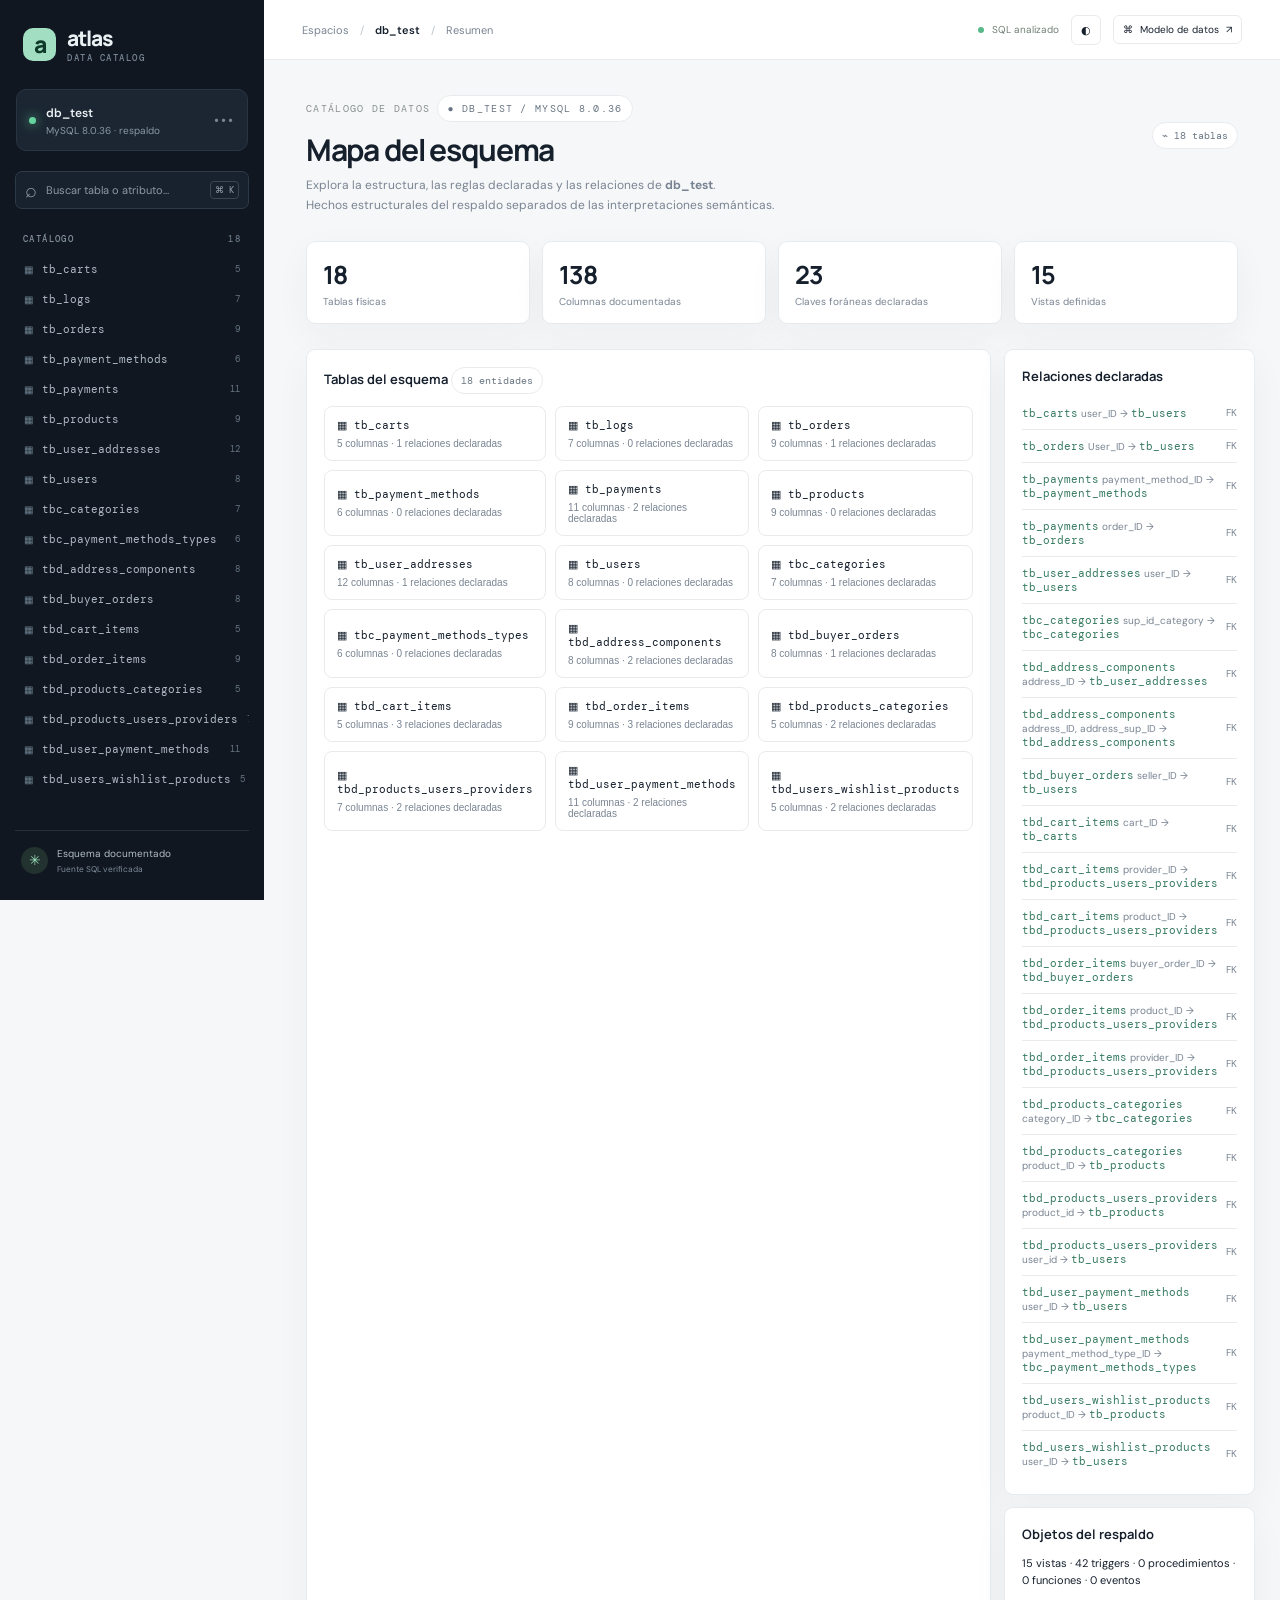
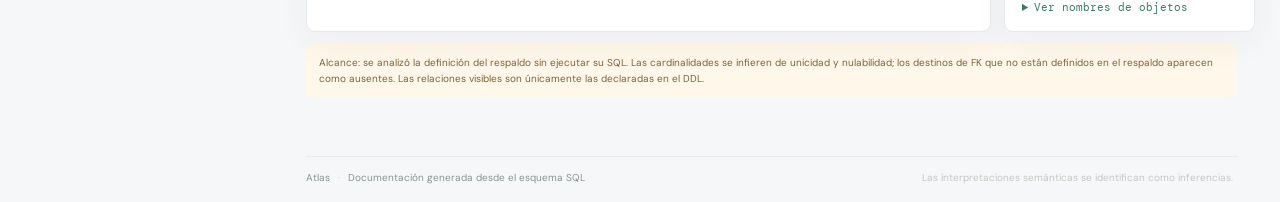
==== index.html @ 047d4413 "first commit" ====
<!doctype html>
<html lang="es">
<head>
  <meta charset="utf-8"><meta name="viewport" content="width=device-width,initial-scale=1">
  <meta name="theme-color" content="#101721"><title>Atlas · Documentación de datos</title>
  <link rel="preconnect" href="https://fonts.googleapis.com"><link rel="preconnect" href="https://fonts.gstatic.com" crossorigin>
  <link href="https://fonts.googleapis.com/css2?family=DM+Mono:wght@400;500&family=DM+Sans:wght@400;500;600;700&family=Manrope:wght@400;500;600;700;800&display=swap" rel="stylesheet"><link rel="stylesheet" href="styles.css">
</head>
<body><div class="app-shell">
  <aside class="sidebar"><a class="brand" href="#"><span class="brand-icon">a</span><span>atlas<small>DATA CATALOG</small></span></a>
    <div class="source"><span class="source-dot"></span><span><b>db_test</b><small>MySQL 8.0.36 · respaldo</small></span><span class="source-more">•••</span></div>
    <label class="search"><span>⌕</span><input id="search" placeholder="Buscar tabla o atributo…" autocomplete="off"><kbd>⌘ K</kbd></label>
    <div class="nav-title">CATÁLOGO <span id="table-count">—</span></div><nav id="table-nav"></nav>
    <div class="sidebar-bottom"><span class="tiny-orb">✳</span><span>Esquema documentado<br><small id="source-label">Fuente SQL verificada</small></span></div>
  </aside>
  <main class="main"><header class="topbar"><div class="crumb">Espacios <i>/</i> <b>db_test</b> <i>/</i> <span id="crumb-table">Resumen</span></div><div class="top-actions"><span class="live"><i></i> SQL analizado</span><button id="theme" class="icon-btn" title="Cambiar tema">◐</button><button id="diagram-jump" class="outline-btn">⌘ <span>Modelo de datos</span> ↗</button></div></header>
  <section class="content" id="content"><div id="overview"></div><div id="table-view" hidden></div></section>
  <footer>Atlas <span>·</span> Documentación generada desde el esquema SQL <span class="footer-right">Las interpretaciones semánticas se identifican como inferencias.</span></footer></main>
</div><script src="schema-docs.js"></script><script src="app.js"></script></body></html>
---- styles.css ----
:root{--bg:#f6f7f8;--panel:#fff;--ink:#16202d;--muted:#798492;--line:#e8ebee;--soft:#f1f4f5;--mint:#d7f3e8;--green:#13835f;--blue:#4d74d2;--lav:#eee9ff;--amber:#fff1d9;--shadow:0 12px 36px #1d29390b}*{box-sizing:border-box}body{margin:0;background:var(--bg);color:var(--ink);font:14px 'DM Sans',sans-serif}.app-shell{min-height:100vh}.sidebar{position:fixed;inset:0 auto 0 0;width:264px;background:#101721;color:#ebf0f3;padding:24px 15px;display:flex;flex-direction:column;z-index:3}.brand{color:inherit;text-decoration:none;display:flex;gap:11px;align-items:center;font:800 21px Manrope,sans-serif;letter-spacing:-1px;padding:0 8px 25px}.brand-icon{display:grid;place-items:center;background:#a2dfc2;color:#0f3929;width:33px;height:33px;border-radius:10px;font:800 23px Manrope}.brand small{display:block;font:500 9px 'DM Mono',monospace;letter-spacing:1.5px;color:#788695;margin-top:0}.source{display:flex;align-items:center;padding:13px 12px;background:#1b2632;border:1px solid #283442;border-radius:10px;margin:0 1px 20px;gap:10px}.source-dot{width:7px;height:7px;border-radius:50%;background:#67d39e;box-shadow:0 0 12px #67d39e}.source b{font-size:12px;font-weight:600}.source small{display:block;color:#8b98a7;font-size:10px;margin-top:3px}.source-more{margin-left:auto;color:#788695;letter-spacing:2px}.search{height:38px;border:1px solid #2d3947;background:#18222e;border-radius:7px;display:flex;align-items:center;padding:0 9px;gap:7px;color:#8e9aa7}.search>span{font-size:20px}.search input{min-width:0;flex:1;background:none;border:0;outline:none;color:white;font:11px 'DM Sans'}.search input::placeholder{color:#8c98a6}.search kbd{border:1px solid #3b4652;border-radius:4px;padding:2px 4px;font:9px 'DM Mono';color:#9ba5af}.nav-title{font:500 9px 'DM Mono';letter-spacing:1.4px;color:#83909c;margin:24px 8px 9px}.nav-title span{float:right;color:#687582}#table-nav{overflow:auto;flex:1}.nav-item{display:flex;width:100%;align-items:center;gap:9px;text-align:left;padding:8px 9px;background:transparent;border:0;border-radius:6px;color:#aeb9c5;font:11px 'DM Mono';cursor:pointer;transition:.16s}.nav-item:hover{background:#1d2936;color:#fff}.nav-item.active{color:#c9f0dc;background:#1e332e}.nav-item .mini-icon{font:10px 'DM Mono';color:#6d8290}.nav-item .nav-cols{margin-left:auto;color:#677582;font:9px 'DM Mono'}.sidebar-bottom{border-top:1px solid #27313d;padding:15px 6px 0;display:flex;align-items:center;gap:9px;color:#b0bbc5;font-size:10px;line-height:1.5}.tiny-orb{display:grid;place-items:center;width:27px;height:27px;background:#22322e;border-radius:50%;color:#9ce0bc;font-size:14px}.sidebar-bottom small{color:#7d8b98}.main{margin-left:264px;min-height:100vh;display:flex;flex-direction:column}.topbar{height:60px;background:var(--panel);border-bottom:1px solid var(--line);display:flex;align-items:center;justify-content:space-between;padding:0 38px;position:sticky;top:0;z-index:2}.crumb{font-size:11px;color:var(--muted)}.crumb i{font-style:normal;color:#bdc4cb;margin:0 8px}.crumb b{color:var(--ink);font-weight:600}.top-actions{display:flex;align-items:center;gap:12px}.live{font-size:10px;color:#718076}.live i{display:inline-block;width:6px;height:6px;border-radius:50%;background:#56b987;margin-right:5px}.icon-btn,.outline-btn{background:var(--panel);border:1px solid var(--line);color:var(--ink);border-radius:6px;padding:7px 9px;cursor:pointer;font:11px 'DM Sans'}.outline-btn{display:flex;gap:7px;align-items:center;font-size:10px}.content{width:min(1200px,100%);margin:0 auto;padding:35px 42px 58px;flex:1}.eyebrow{font:10px 'DM Mono';letter-spacing:1.3px;text-transform:uppercase;color:#87918e}.heading-row{display:flex;justify-content:space-between;align-items:flex-start;gap:20px}.title{font:700 30px Manrope,sans-serif;letter-spacing:-1.3px;margin:7px 0 5px}.subtitle{margin:0;color:var(--muted);font-size:12px;line-height:1.7}.pill{display:inline-flex;align-items:center;gap:5px;border:1px solid var(--line);padding:6px 9px;border-radius:20px;background:var(--panel);color:#687582;font:10px 'DM Mono'}.stats{display:grid;grid-template-columns:repeat(4,1fr);gap:12px;margin:25px 0}.stat{background:var(--panel);border:1px solid var(--line);border-radius:9px;padding:15px 16px;box-shadow:var(--shadow)}.stat .num{font:700 25px Manrope;letter-spacing:-1px}.stat .label{color:var(--muted);font-size:10px;margin-top:3px}.section-head{display:flex;justify-content:space-between;align-items:end;margin:28px 0 12px}.section-head h2{font:650 16px Manrope;margin:0}.section-head p{margin:4px 0 0;color:var(--muted);font-size:11px}.overview-grid{display:grid;grid-template-columns:1.2fr .8fr;gap:13px}.card{background:var(--panel);border:1px solid var(--line);border-radius:9px;padding:17px;box-shadow:var(--shadow)}.card h3{margin:0 0 12px;font:650 13px Manrope}.table-grid{display:grid;grid-template-columns:repeat(3,1fr);gap:9px}.table-card{border:1px solid var(--line);background:var(--panel);border-radius:8px;padding:11px 12px;cursor:pointer;text-align:left;transition:transform .16s,border-color .16s,box-shadow .16s;color:var(--ink)}.table-card:hover{transform:translateY(-2px);border-color:#b9dfcd;box-shadow:0 8px 20px #1935240e}.table-card b{font:11px 'DM Mono';display:block}.table-card small{display:block;color:var(--muted);font-size:10px;margin-top:6px}.search-hit{background:#d8f2e5;border-radius:2px}.filterbar{display:flex;gap:8px;flex-wrap:wrap;margin:15px 0}.filterbar select,.filterbar input{border:1px solid var(--line);border-radius:6px;padding:8px 10px;background:var(--panel);color:var(--ink);font:11px 'DM Sans';outline-color:#73bb96}.filterbar input{min-width:220px;flex:1}.column-list{display:flex;flex-direction:column;gap:7px}.column{background:var(--panel);border:1px solid var(--line);border-radius:8px;overflow:hidden;transition:border-color .16s}.column[open]{border-color:#c5e4d2}.column summary{list-style:none;cursor:pointer;display:grid;grid-template-columns:minmax(160px,1.2fr) minmax(110px,.8fr) minmax(90px,.7fr) 22px;align-items:center;gap:12px;padding:12px 14px}.column summary::-webkit-details-marker{display:none}.col-name{font:12px 'DM Mono';font-weight:500}.col-type{font:10px 'DM Mono';color:#5d7183}.badge{display:inline-block;background:var(--soft);border-radius:4px;padding:4px 6px;margin:2px 3px 2px 0;font:9px 'DM Sans';color:#596571}.badge.key{background:var(--lav);color:#6550ad}.badge.required{background:var(--mint);color:#197251}.badge.null{background:var(--amber);color:#9c681c}.chevron{color:#94a09e;transition:transform .2s}.column[open] .chevron{transform:rotate(90deg)}.col-body{border-top:1px solid var(--line);padding:15px 18px 17px;background:color-mix(in srgb,var(--panel),#edf6f1 28%);animation:appear .18s ease-out}.detail-grid{display:grid;grid-template-columns:repeat(3,1fr);gap:14px}.detail-label{font:9px 'DM Mono';letter-spacing:.7px;color:#84908f;text-transform:uppercase;margin-bottom:5px}.detail-value{font-size:11px;line-height:1.6;color:var(--ink)}.formal{padding:10px 12px;background:#15212b;border-radius:6px;color:#c6eed8;font:10px 'DM Mono';overflow-wrap:anywhere}.relation-row{display:flex;align-items:center;justify-content:space-between;padding:9px 0;border-bottom:1px solid var(--line);font-size:11px;gap:8px}.relation-row:last-child{border:0}.relation-link{color:#397c62;cursor:pointer;border:0;background:none;font:11px 'DM Mono';padding:0}.relation-meta{font-size:10px;color:var(--muted)}.notice{padding:11px 13px;border-radius:7px;background:#fff7e9;color:#806231;font-size:10px;line-height:1.6;margin-top:12px}.diagram{display:flex;flex-wrap:wrap;gap:10px;align-items:center;justify-content:center;padding:18px 3px}.diagram-node{background:var(--panel);border:1px solid var(--line);border-radius:7px;padding:9px 11px;font:10px 'DM Mono';cursor:pointer}.diagram-node:hover{border-color:#7ec39d}.diagram-arrow{color:#9aa6a2;font-size:10px}.empty{padding:28px;text-align:center;color:var(--muted);font-size:12px}.tabs{display:flex;gap:17px;border-bottom:1px solid var(--line);margin:20px 0 13px}.tab{background:none;border:0;padding:0 0 9px;color:var(--muted);font:11px 'DM Sans';cursor:pointer}.tab.active{color:#277451;border-bottom:2px solid #52ae7e}.tab-panel[hidden]{display:none}footer{margin:0 42px;border-top:1px solid var(--line);padding:14px 0 18px;color:#89938f;font-size:10px}footer span{color:#c2c8c4;margin:0 5px}.footer-right{float:right}.toast{position:fixed;bottom:24px;right:24px;background:#15212b;color:#d7eee1;border-radius:8px;padding:11px 15px;font-size:11px;box-shadow:0 10px 35px #0003;z-index:9;animation:appear .2s ease-out}@keyframes appear{from{opacity:0;transform:translateY(4px)}to{opacity:1;transform:translateY(0)}}@media(prefers-reduced-motion:reduce){*,*::before,*::after{animation-duration:.01ms!important;transition-duration:.01ms!important;scroll-behavior:auto!important}}@media(max-width:1000px){.sidebar{width:220px}.main{margin-left:220px}.content{padding:27px 24px}.topbar{padding:0 24px}.table-grid{grid-template-columns:repeat(2,1fr)}.overview-grid{grid-template-columns:1fr}}@media(max-width:680px){.sidebar{position:relative;width:100%;height:auto;padding:14px;max-height:300px}.brand{padding-bottom:12px}.source{display:none}.nav-title{margin-top:12px}.sidebar-bottom{display:none}#table-nav{display:flex;flex-wrap:wrap;max-height:72px}.nav-item{width:auto}.nav-item .nav-cols{display:none}.main{margin:0}.topbar{height:52px;padding:0 14px}.top-actions{gap:6px}.live{display:none}.content{padding:22px 14px}.title{font-size:25px}.stats{grid-template-columns:repeat(2,1fr);gap:8px}.stat{padding:12px}.table-grid{grid-template-columns:repeat(2,1fr)}.column summary{grid-template-columns:minmax(100px,1fr) minmax(75px,.8fr) 22px;gap:7px}.column summary .badges{display:none}.detail-grid{grid-template-columns:repeat(2,1fr)}footer{margin:0 14px}.footer-right{display:block;float:none;margin-top:4px}.outline-btn span{display:none}}
[data-theme="dark"]{--bg:#111820;--panel:#18222c;--ink:#e9eff2;--muted:#9aa6b0;--line:#2a3641;--soft:#26323d;--mint:#214438;--lav:#342d4b;--amber:#453820;--shadow:0 12px 36px #0002}[data-theme="dark"] .col-body{background:#1b2930}[data-theme="dark"] .search-hit{background:#335646;color:#e5fff0}
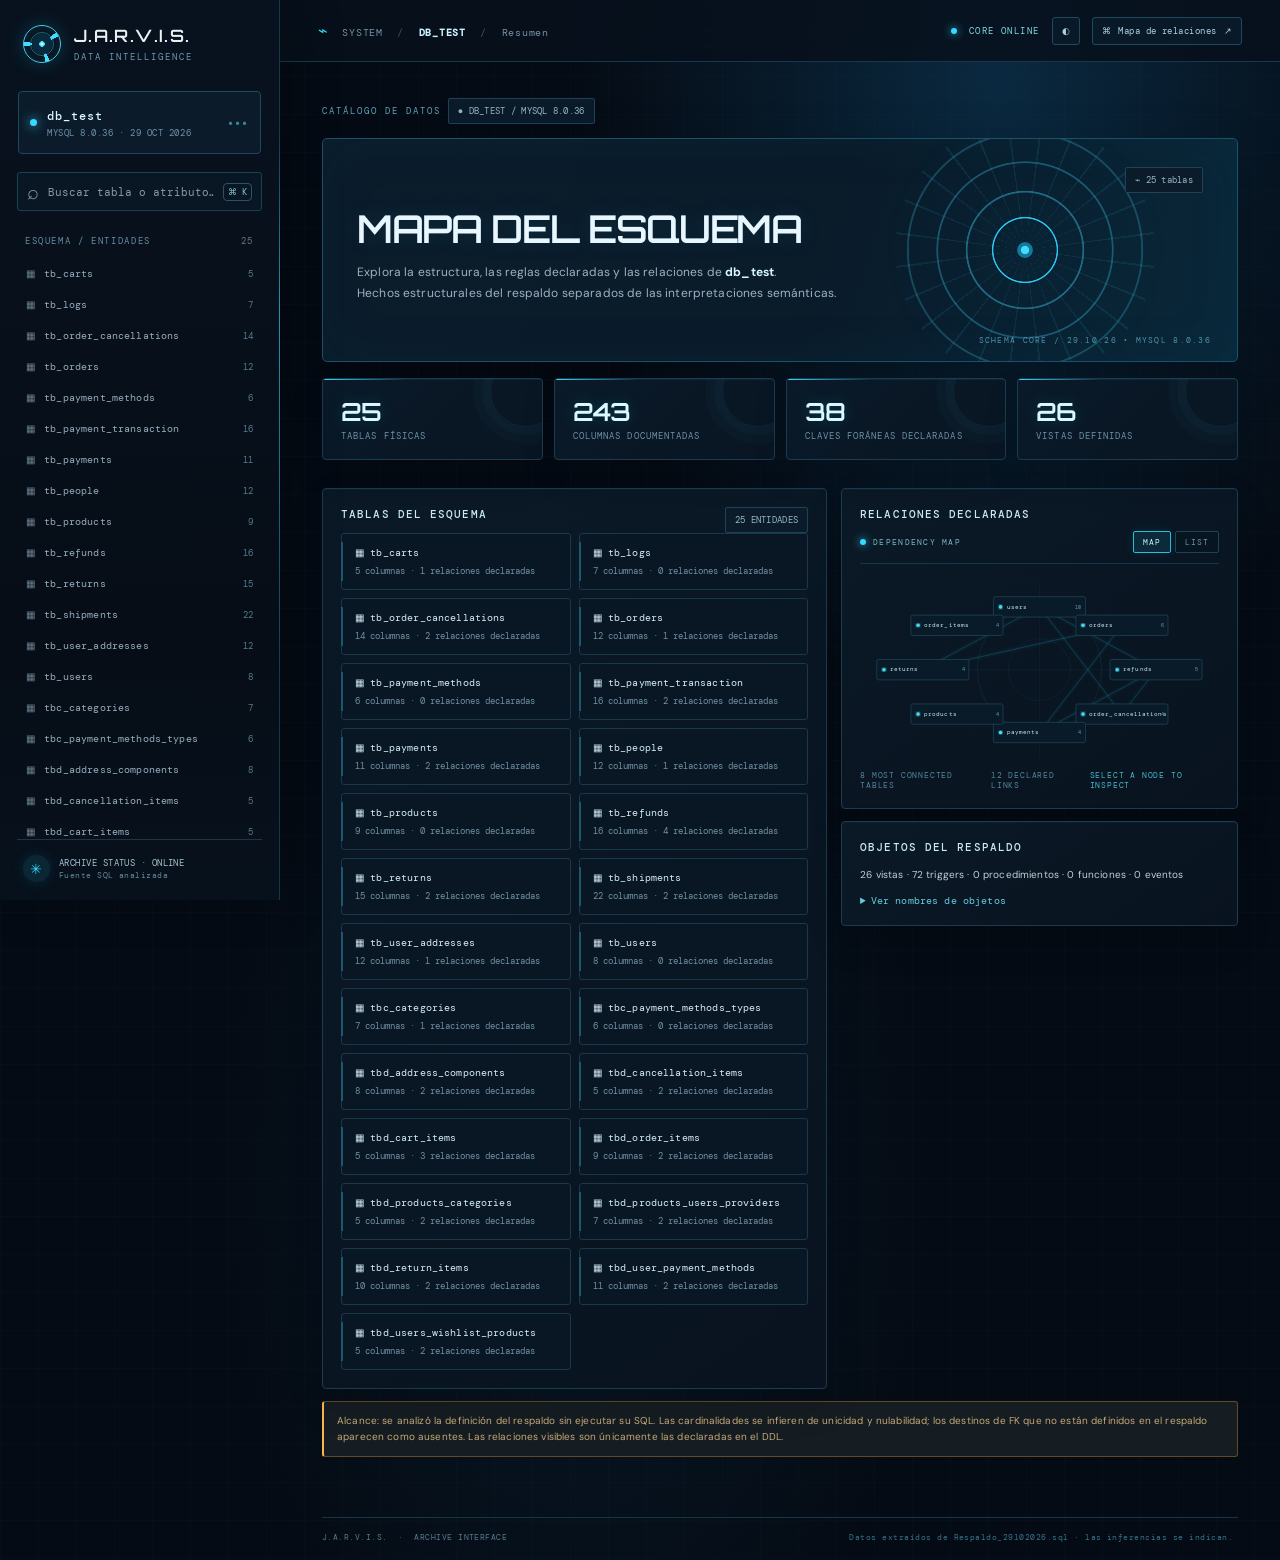
==== commit f01e5b42: "Diccionario de datos" ====
--- a/index.html
+++ b/index.html
@@ -1,19 +1,19 @@
 <!doctype html>
-<html lang="es">
+<html lang="es" data-theme="dark">
 <head>
   <meta charset="utf-8"><meta name="viewport" content="width=device-width,initial-scale=1">
-  <meta name="theme-color" content="#101721"><title>Atlas · Documentación de datos</title>
+  <meta name="theme-color" content="#06111c"><title>J.A.R.V.I.S. · Archivo de datos</title>
   <link rel="preconnect" href="https://fonts.googleapis.com"><link rel="preconnect" href="https://fonts.gstatic.com" crossorigin>
-  <link href="https://fonts.googleapis.com/css2?family=DM+Mono:wght@400;500&family=DM+Sans:wght@400;500;600;700&family=Manrope:wght@400;500;600;700;800&display=swap" rel="stylesheet"><link rel="stylesheet" href="styles.css">
+  <link href="https://fonts.googleapis.com/css2?family=DM+Mono:wght@400;500&family=DM+Sans:wght@400;500;600;700&family=Manrope:wght@400;500;600;700;800&family=Orbitron:wght@500;600;700&display=swap" rel="stylesheet"><link rel="stylesheet" href="styles.css"><link rel="stylesheet" href="jarvis.css">
 </head>
 <body><div class="app-shell">
-  <aside class="sidebar"><a class="brand" href="#"><span class="brand-icon">a</span><span>atlas<small>DATA CATALOG</small></span></a>
-    <div class="source"><span class="source-dot"></span><span><b>db_test</b><small>MySQL 8.0.36 · respaldo</small></span><span class="source-more">•••</span></div>
+  <aside class="sidebar"><a class="brand" href="#"><span class="brand-icon"><i></i></span><span>J.A.R.V.I.S.<small>DATA INTELLIGENCE</small></span></a>
+    <div class="source"><span class="source-dot"></span><span><b>db_test</b><small>MYSQL 8.0.36 · 29 OCT 2026</small></span><span class="source-more">•••</span></div>
     <label class="search"><span>⌕</span><input id="search" placeholder="Buscar tabla o atributo…" autocomplete="off"><kbd>⌘ K</kbd></label>
-    <div class="nav-title">CATÁLOGO <span id="table-count">—</span></div><nav id="table-nav"></nav>
-    <div class="sidebar-bottom"><span class="tiny-orb">✳</span><span>Esquema documentado<br><small id="source-label">Fuente SQL verificada</small></span></div>
+    <div class="nav-title">ESQUEMA / ENTIDADES <span id="table-count">—</span></div><nav id="table-nav"></nav>
+    <div class="sidebar-bottom"><span class="tiny-orb">✳</span><span>ARCHIVE STATUS · ONLINE<br><small id="source-label">Fuente SQL analizada</small></span></div>
   </aside>
-  <main class="main"><header class="topbar"><div class="crumb">Espacios <i>/</i> <b>db_test</b> <i>/</i> <span id="crumb-table">Resumen</span></div><div class="top-actions"><span class="live"><i></i> SQL analizado</span><button id="theme" class="icon-btn" title="Cambiar tema">◐</button><button id="diagram-jump" class="outline-btn">⌘ <span>Modelo de datos</span> ↗</button></div></header>
+  <main class="main"><header class="topbar"><div class="crumb"><span class="crumb-mark">⌁</span> SYSTEM <i>/</i> <b>DB_TEST</b> <i>/</i> <span id="crumb-table">OVERVIEW</span></div><div class="top-actions"><span class="live"><i></i> CORE ONLINE</span><button id="theme" class="icon-btn" title="Cambiar tema">◐</button><button id="diagram-jump" class="outline-btn">⌘ <span>Mapa de relaciones</span> ↗</button></div></header>
   <section class="content" id="content"><div id="overview"></div><div id="table-view" hidden></div></section>
-  <footer>Atlas <span>·</span> Documentación generada desde el esquema SQL <span class="footer-right">Las interpretaciones semánticas se identifican como inferencias.</span></footer></main>
-</div><script src="schema-docs.js"></script><script src="app.js"></script></body></html>
+  <footer>J.A.R.V.I.S. <span>·</span> ARCHIVE INTERFACE <span class="footer-right">Datos extraídos de Respaldo_29102026.sql · las inferencias se indican.</span></footer></main>
+</div><script src="schema-docs.js"></script><script src="column-guide.js"></script><script src="app.js"></script><script src="jarvis.js"></script></body></html>
--- a/jarvis.css
+++ b/jarvis.css
@@ -0,0 +1,12 @@
+:root{--bg:#050b14;--panel:#0a1421;--ink:#e8f7ff;--muted:#8195a8;--line:#1b3448;--soft:#102438;--mint:#103545;--green:#25e0d0;--blue:#53c9ff;--lav:#182d48;--amber:#4a3115;--shadow:0 18px 55px #0006;--cyan:#36d9ff;--gold:#ffb54a;--mono:'DM Mono',monospace;--display:Orbitron,Manrope,sans-serif;color-scheme:dark}
+*{scrollbar-color:#1b5368 #09121e;scrollbar-width:thin}body{background:radial-gradient(ellipse at 78% 5%,#0a2940 0,transparent 30%),radial-gradient(ellipse at 45% 75%,#071827 0,transparent 36%),var(--bg);color:var(--ink);font-family:'DM Sans',sans-serif;letter-spacing:.01em}.app-shell{background-image:linear-gradient(#1d65800a 1px,transparent 1px),linear-gradient(90deg,#1d65800a 1px,transparent 1px);background-size:38px 38px}.sidebar{width:280px;padding:25px 17px 18px;background:linear-gradient(180deg,#08121e 0%,#060d17 72%,#07111c 100%);border-right:1px solid #15374a;box-shadow:12px 0 50px #0003}.sidebar:after{content:"";position:absolute;right:-1px;top:14%;height:62%;width:1px;background:linear-gradient(transparent,var(--cyan),#168ea6,transparent);opacity:.55}.brand{font:600 17px var(--display);letter-spacing:.08em;padding:0 6px 28px;gap:13px}.brand small{font:9px var(--mono);letter-spacing:.22em;color:#6f9ab1;margin-top:5px}.brand-icon{position:relative;width:38px;height:38px;border-radius:50%;background:radial-gradient(circle,#c9fbff 0 5%,#42dfff 7% 10%,#0a2a3c 12% 39%,transparent 41%),conic-gradient(from 0deg,transparent 0 14%,#41dfff 14% 18%,transparent 18% 43%,#41dfff 43% 47%,transparent 47% 73%,#41dfff 73% 77%,transparent 77%);border:1px solid #45cce4;box-shadow:0 0 18px #26ccff36,inset 0 0 12px #32caff20}.brand-icon i{position:absolute;inset:6px;border:1px solid #39c6e877;border-radius:50%}.source{background:#0b1b2a;border:1px solid #1c4960;border-radius:4px;padding:14px 11px;margin-bottom:18px}.source b{font:500 12px var(--mono);letter-spacing:.08em;color:#d9f7ff}.source small{font:9px var(--mono);letter-spacing:.06em;color:#6f92a9}.source-dot{background:var(--cyan);box-shadow:0 0 11px var(--cyan)}.source-more{color:#3685a0}.search{height:39px;background:#091725;border:1px solid #1b3f55;border-radius:3px}.search:focus-within{border-color:#36cbea;box-shadow:0 0 0 2px #19bcdf18}.search input{font:11px var(--mono)}.search kbd{border-color:#28516a;color:#86bfd2}.nav-title{font:9px var(--mono);letter-spacing:.18em;color:#648da4;margin:24px 8px 11px}.nav-item{position:relative;padding:9px 9px;border-radius:3px;color:#98adbd;font:10px var(--mono);letter-spacing:.015em}.nav-item:hover{background:#0d2638;color:#e4fbff}.nav-item.active{color:#bff7ff;background:linear-gradient(90deg,#0c3445,#0a1a29);box-shadow:inset 2px 0 var(--cyan)}.nav-item.active .mini-icon{color:var(--cyan)}.nav-item .nav-cols{color:#557b90}.sidebar-bottom{border-color:#1c3546;color:#a5c2d1;font:9px var(--mono);letter-spacing:.05em}.sidebar-bottom small{color:#63889d}.tiny-orb{background:#0b2634;color:var(--cyan);box-shadow:0 0 14px #16b7d526}
+.main{margin-left:280px}.topbar{height:62px;background:#07111ddb;border-bottom:1px solid #17384b;backdrop-filter:blur(18px);padding:0 38px}.crumb{font:10px var(--mono);letter-spacing:.07em;color:#7792a6}.crumb-mark{color:var(--cyan);font-size:16px;margin-right:7px}.crumb b{color:#c9f3ff}.crumb i{color:#31576d}.live{font:9px var(--mono);letter-spacing:.16em;color:#82d9e6}.live i{background:var(--cyan);box-shadow:0 0 9px var(--cyan)}.icon-btn,.outline-btn{background:#091927;border:1px solid #1e4a60;color:#a9d3e1;border-radius:3px;font:9px var(--mono);letter-spacing:.05em}.icon-btn:hover,.outline-btn:hover{border-color:var(--cyan);color:#e7fdff;box-shadow:0 0 15px #1cc9e51c}.content{width:min(1480px,100%);padding:36px 42px 60px}.eyebrow{font:9px var(--mono);letter-spacing:.22em;color:#60a5bd}.pill{background:#0b1b2a;border:1px solid #1d4358;color:#95b8c9;border-radius:2px;font:9px var(--mono);letter-spacing:.03em}.heading-row{position:relative;isolation:isolate;overflow:hidden;min-height:224px;align-items:center;margin-top:14px;padding:28px 34px;background:linear-gradient(108deg,#0b1c2b 0%,#0a1b2a 54%,#09283a 100%);border:1px solid #1a526a;border-radius:5px;box-shadow:inset 0 0 55px #0c5a7514,0 22px 60px #0003}.heading-row:before{content:"";position:absolute;z-index:-1;width:260px;height:260px;right:9%;top:50%;transform:translateY(-50%);border-radius:50%;background:radial-gradient(circle at center,#43dbff 0 2%,#147999 2.5% 4%,transparent 4.5% 17%,#2bc5ed 17.4% 17.8%,transparent 18.2% 31%,#42d7f766 31.5% 32%,transparent 32.4% 47%,#35bee55c 47.5% 48%,transparent 48.4% 63%,#329dbb55 63.4% 64%,transparent 64.5%),repeating-conic-gradient(from 7deg,#2bbfe51a 0deg 1deg,transparent 1deg 15deg);filter:drop-shadow(0 0 22px #13b7df30);animation:reactor-turn 42s linear infinite}.heading-row:after{content:"SCHEMA CORE  /  29.10.26     •     MYSQL 8.0.36";position:absolute;right:26px;bottom:16px;color:#4f91a8;font:8px var(--mono);letter-spacing:.16em}.heading-row .title{font:600 clamp(27px,3vw,41px) var(--display);letter-spacing:-.035em;line-height:1.22;margin:10px 0 10px;max-width:660px;text-transform:uppercase;text-shadow:0 0 23px #48dfff1e}.heading-row .subtitle{max-width:590px;font-size:12px;line-height:1.8;color:#9ab3c4}.heading-row .subtitle b{color:#d7f7ff}.heading-row>.pill{align-self:flex-start;z-index:1}.stats{gap:11px;margin:16px 0 28px}.stat{position:relative;overflow:hidden;background:linear-gradient(135deg,#0a1a29,#091522);border:1px solid #1b3b50;border-radius:4px;padding:17px 18px;box-shadow:inset 0 1px #38cce316,0 14px 35px #0002}.stat:before{content:"";position:absolute;left:0;top:0;width:38%;height:1px;background:linear-gradient(90deg,var(--cyan),transparent)}.stat:after{content:"";position:absolute;right:-20px;top:-24px;width:70px;height:70px;border:1px solid #45c7e515;border-radius:50%;box-shadow:0 0 0 8px #45c7e508,0 0 0 17px #45c7e505}.stat .num{font:600 25px var(--display);color:#d8f9ff;text-shadow:0 0 15px #2bd8ff35}.stat .label{font:9px var(--mono);letter-spacing:.12em;text-transform:uppercase;color:#6d91a5}.overview-grid{grid-template-columns:1.12fr .88fr;gap:14px}.card{background:linear-gradient(145deg,#0b1926,#08131f);border:1px solid #1b3b50;border-radius:4px;padding:18px;box-shadow:inset 0 1px #4bc8e20b,0 16px 36px #0002}.card h3{font:500 11px var(--mono);letter-spacing:.1em;text-transform:uppercase;color:#c7e9f2}.card h3 .pill{float:right}.table-grid{grid-template-columns:repeat(2,minmax(0,1fr));gap:8px}.table-card{position:relative;background:#091725;border:1px solid #19384c;border-radius:3px;color:#d5edf4;padding:12px 13px;transition:all .18s}.table-card:before{content:"";position:absolute;left:-1px;top:8px;bottom:8px;width:2px;background:#1b5870;transition:.18s}.table-card:hover{transform:translateY(-2px);border-color:#38c6e3;box-shadow:0 8px 25px #11b7dc16;background:#0b2030}.table-card:hover:before{background:var(--cyan);box-shadow:0 0 12px var(--cyan)}.table-card b{font:10px var(--mono);letter-spacing:.015em}.table-card small{font:9px var(--mono);color:#7090a2}.relation-list{max-height:470px;overflow:auto;padding-right:4px}.relation-row{border-bottom-color:#153044;font:10px var(--mono);color:#b6ced9}.relation-link{color:#64cce0;font:10px var(--mono)}.relation-link:hover{color:#e4fbff;text-shadow:0 0 12px #44d9ff6b}.relation-meta{font:9px var(--mono);color:#638398}.notice{background:#151d22;border:1px solid #634a24;border-left:2px solid var(--gold);border-radius:3px;color:#c3a876;font-size:10px}.section-head h2{font:500 13px var(--mono);letter-spacing:.08em;text-transform:uppercase}.section-head p{color:#7f9aab}.filterbar select,.filterbar input{background:#081725;border:1px solid #1c3d51;border-radius:3px;color:#cde6ef;font:10px var(--mono)}.filterbar select:focus,.filterbar input:focus{outline:1px solid #31bddb}.column-list{gap:6px}.column{background:#091725;border:1px solid #1a374a;border-radius:3px}.column[open]{border-color:#287d93}.column summary{padding:13px 14px}.col-name{color:#dbf6ff;font:11px var(--mono)}.col-type{color:#6f9bad;font:9px var(--mono)}.badge{background:#10283a;color:#8db4c5;font:8px var(--mono);border:1px solid #1c4257;border-radius:2px}.badge.key{background:#102d40;color:#48d5ee;border-color:#246079}.badge.required{background:#103630;color:#59ddc4;border-color:#1c6d61}.badge.null{background:#392915;color:#ffbf63;border-color:#735124}.col-body{background:#0b1a28;border-top-color:#1a3b4e;animation:panel-in .18s ease-out}.detail-label{color:#61a2b6;font:8px var(--mono);letter-spacing:.15em}.detail-value{color:#bdd1da;font-size:10px;line-height:1.75}.formal{background:#06111c;border:1px solid #1b4c60;border-radius:3px;color:#73e2ec;font:9px var(--mono)}.tabs{border-color:#1c3b4f}.tab{font:9px var(--mono);letter-spacing:.08em;text-transform:uppercase}.tab.active{color:#53d8ed;border-bottom-color:#42d8f1}.diagram-node{background:#091725;border:1px solid #20536a;color:#bcecf4;border-radius:3px}.diagram-node:hover{border-color:var(--cyan)}.empty{color:#7993a5}footer{border-color:#183548;color:#587a8e;font:8px var(--mono);letter-spacing:.06em}footer span{color:#34748b}.toast{background:#092033;border:1px solid #2abbd5;color:#d8fbff;font:10px var(--mono)}
+[data-theme="light"]{--bg:#e8f1f5;--panel:#f6fbfd;--ink:#102c3b;--muted:#607c8c;--line:#c6dce5;--soft:#dcebf0;--mint:#d1f1e8;--green:#137f8c;--blue:#1687af;--lav:#dceafa;--amber:#fff0d1;--shadow:0 18px 55px #12324718;color-scheme:light} [data-theme="light"] body{background:radial-gradient(ellipse at 78% 5%,#c1e8f1 0,transparent 32%),#e8f1f5}[data-theme="light"] .sidebar{background:linear-gradient(180deg,#102738,#0d1e2c)}[data-theme="light"] .topbar{background:#f2f9fbea}[data-theme="light"] .heading-row{background:linear-gradient(110deg,#dff1f5,#ccecf1 62%,#b8e8f0)}[data-theme="light"] .heading-row .title{color:#103345;text-shadow:none}[data-theme="light"] .heading-row .subtitle{color:#42697b}[data-theme="light"] .stat,[data-theme="light"] .card{background:linear-gradient(140deg,#f8fcfd,#eaf4f7)}[data-theme="light"] .stat .num{color:#164052;text-shadow:none}[data-theme="light"] .table-card,[data-theme="light"] .column,[data-theme="light"] .filterbar select,[data-theme="light"] .filterbar input{background:#f5fafb;color:#173d4e}[data-theme="light"] .table-card b,[data-theme="light"] .col-name{color:#14394b}[data-theme="light"] .col-body{background:#eaf4f7}[data-theme="light"] .detail-value{color:#385c6c}[data-theme="light"] .formal{background:#0c2534;color:#7ce2ec}[data-theme="light"] .notice{background:#fff7e8;color:#80622c}
+@keyframes reactor-turn{to{transform:translateY(-50%) rotate(360deg)}}@keyframes panel-in{from{opacity:.7;transform:translateY(3px)}to{opacity:1;transform:translateY(0)}}
+@media(max-width:1000px){.sidebar{width:230px}.main{margin-left:230px}.heading-row:before{right:2%;opacity:.65}.content{padding:27px 24px}.topbar{padding:0 24px}}
+@media(max-width:680px){.sidebar{width:100%;max-height:none;border-right:0;border-bottom:1px solid #15374a}.sidebar:after{display:none}.main{margin:0;min-width:0}.topbar{padding:0 14px;gap:8px}.crumb{min-width:0;white-space:nowrap;overflow:hidden;text-overflow:ellipsis}.top-actions{flex-shrink:0}.content{width:100%;min-width:0;padding:22px 14px}.heading-row{min-width:0;min-height:205px;padding:22px 18px}.heading-row>div{min-width:0}.heading-row>.pill{display:none}.heading-row:before{right:-88px;opacity:.43}.heading-row:after{font-size:7px;right:12px}.heading-row .title{font-size:25px;max-width:75%}.stats{grid-template-columns:repeat(2,minmax(0,1fr));gap:8px}.stat{min-width:0;padding:12px}.overview-grid{grid-template-columns:minmax(0,1fr)}.overview-grid>*{min-width:0}.card{min-width:0}.table-grid{grid-template-columns:minmax(0,1fr)}.table-card{min-width:0}.table-card b{overflow-wrap:anywhere}.column summary{grid-template-columns:minmax(95px,1fr) minmax(80px,.75fr) 20px;gap:6px}.relation-list{max-height:340px}#table-nav{display:grid;grid-template-columns:repeat(2,minmax(0,1fr));overflow-x:hidden;overflow-y:auto;max-height:128px}.nav-item{width:100%;min-width:0;white-space:nowrap;overflow:hidden;text-overflow:ellipsis}footer{margin:0 14px}}
+@media(prefers-reduced-motion:reduce){.heading-row:before{animation:none}}
+.net-toolbar{display:flex;align-items:center;justify-content:space-between;gap:10px;margin:-2px 0 5px;padding:0 0 10px;border-bottom:1px solid #17364a}.net-mode{display:flex;align-items:center;gap:7px;color:#76b8cc;font:8px var(--mono);letter-spacing:.16em}.net-mode i{width:6px;height:6px;border-radius:50%;background:var(--cyan);box-shadow:0 0 9px var(--cyan);animation:net-blink 1.8s ease-in-out infinite}.net-switch{display:flex;gap:4px}.net-switch button{background:#071521;border:1px solid #1c4357;color:#6e96a9;border-radius:2px;padding:5px 9px;font:8px var(--mono);letter-spacing:.12em;cursor:pointer;transition:.15s}.net-switch button:hover,.net-switch button.active{border-color:#2bbdd7;color:#c9f8ff;background:#0b2a3a;box-shadow:0 0 12px #20c6e01a}.net-map{position:relative;padding-top:2px}.net-map[hidden]{display:none}.net-map svg{display:block;width:100%;height:auto;max-height:300px;overflow:visible}.net-grid circle,.net-grid path{fill:none;stroke:#2ca9c41c;stroke-width:1}.net-grid circle:nth-child(2){stroke:#2ca9c42b}.net-grid circle:nth-child(3){stroke:#2ca9c419;stroke-dasharray:3 7}.net-edge{fill:none;stroke:#28bcd94b;stroke-width:1.15;transition:opacity .18s,stroke .18s,filter .18s}.net-edge.dim{opacity:.1}.net-edge:not(.dim){filter:url(#net-glow)}.net-node{cursor:pointer;outline:none}.net-node rect{fill:#091a28;stroke:#245168;stroke-width:1;transition:fill .16s,stroke .16s,filter .16s}.net-node circle{fill:#45d9ed;filter:url(#net-glow)}.net-node text{fill:#c4eaf3;font:10px var(--mono);pointer-events:none}.net-node text.net-count{fill:#66a9ba;font-size:9px}.net-node:hover rect,.net-node:focus rect{fill:#0c2d3d;stroke:#51e6f3;filter:url(#net-glow)}.net-foot{display:flex;justify-content:space-between;gap:7px;padding:2px 0 0;color:#54859a;font:8px var(--mono);letter-spacing:.1em}.net-foot span:last-child{color:#47b7cb}@keyframes net-blink{50%{opacity:.4;box-shadow:0 0 2px var(--cyan)}}
+[data-theme="light"] .net-toolbar{border-color:#c4dce5}[data-theme="light"] .net-mode{color:#23758b}[data-theme="light"] .net-switch button{background:#edf7f9;border-color:#bbd7e0;color:#557d8c}[data-theme="light"] .net-switch button.active,[data-theme="light"] .net-switch button:hover{background:#d7f1f5;border-color:#359eb3;color:#174858}[data-theme="light"] .net-node rect{fill:#e8f4f6;stroke:#7bb7c3}[data-theme="light"] .net-node text{fill:#174658}[data-theme="light"] .net-node text.net-count{fill:#317e91}[data-theme="light"] .net-foot{color:#507c8d}
+@media(max-width:680px){.net-foot{font-size:6px;letter-spacing:.04em}.net-map svg{max-height:none}.net-node text{font-size:7px}}
+@media(max-width:680px){body{overflow-x:hidden}.app-shell,.sidebar,.main{width:100vw;max-width:100vw}.sidebar{position:relative!important;inset:auto;height:auto}.main{margin-left:0}.content{width:100vw;max-width:100vw;margin:0;padding-left:14px;padding-right:14px}.source,.search,.stats,.overview-grid,.table-grid{width:100%;max-width:100%}.heading-row,.stat,.card,.table-card{min-width:0}.table-grid{grid-template-columns:minmax(0,1fr)}}
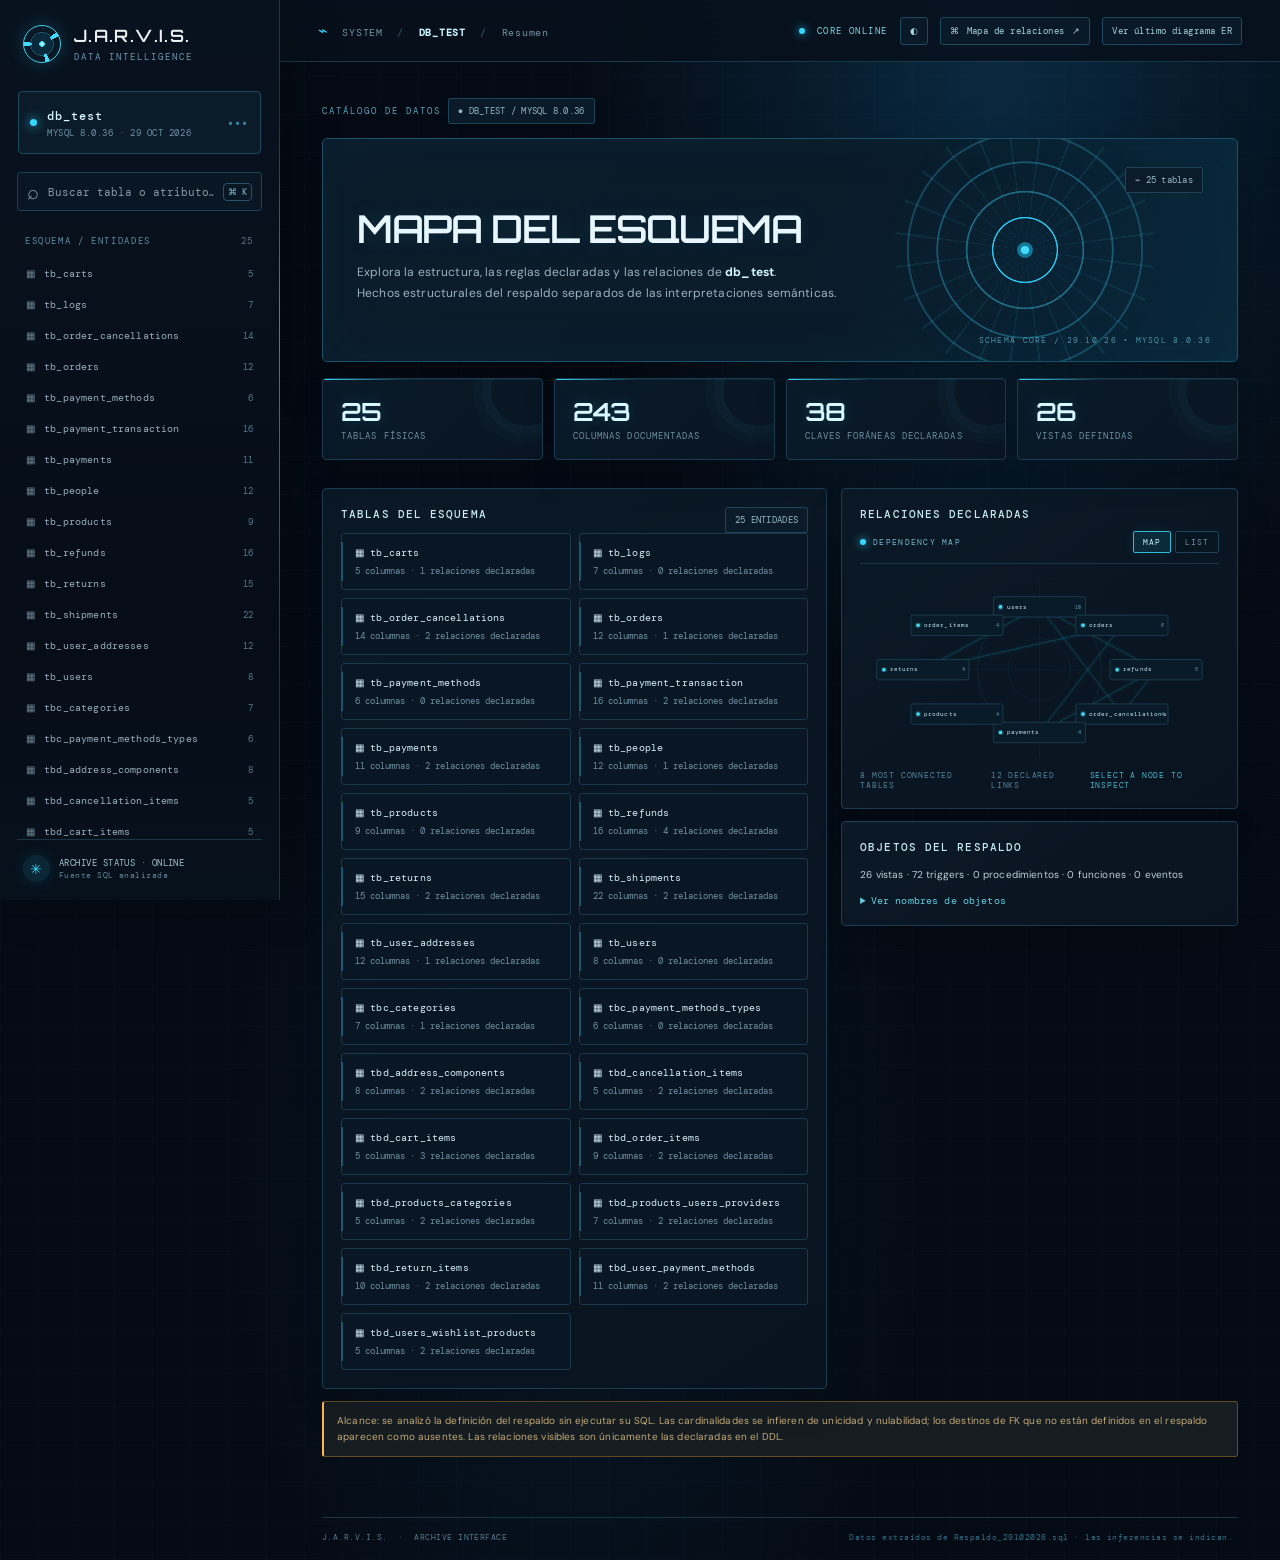
==== commit 012ebd2d: "Diccionario de datos" ====
--- a/index.html
+++ b/index.html
@@ -13,7 +13,7 @@
     <div class="nav-title">ESQUEMA / ENTIDADES <span id="table-count">—</span></div><nav id="table-nav"></nav>
     <div class="sidebar-bottom"><span class="tiny-orb">✳</span><span>ARCHIVE STATUS · ONLINE<br><small id="source-label">Fuente SQL analizada</small></span></div>
   </aside>
-  <main class="main"><header class="topbar"><div class="crumb"><span class="crumb-mark">⌁</span> SYSTEM <i>/</i> <b>DB_TEST</b> <i>/</i> <span id="crumb-table">OVERVIEW</span></div><div class="top-actions"><span class="live"><i></i> CORE ONLINE</span><button id="theme" class="icon-btn" title="Cambiar tema">◐</button><button id="diagram-jump" class="outline-btn">⌘ <span>Mapa de relaciones</span> ↗</button></div></header>
+  <main class="main"><header class="topbar"><div class="crumb"><span class="crumb-mark">⌁</span> SYSTEM <i>/</i> <b>DB_TEST</b> <i>/</i> <span id="crumb-table">OVERVIEW</span></div><div class="top-actions"><span class="live"><i></i> CORE ONLINE</span><button id="theme" class="icon-btn" title="Cambiar tema">◐</button><button id="diagram-jump" class="outline-btn">⌘ <span>Mapa de relaciones</span> ↗</button><button id="latest-erd" class="outline-btn">Ver último diagrama ER</button></div></header>
   <section class="content" id="content"><div id="overview"></div><div id="table-view" hidden></div></section>
   <footer>J.A.R.V.I.S. <span>·</span> ARCHIVE INTERFACE <span class="footer-right">Datos extraídos de Respaldo_29102026.sql · las inferencias se indican.</span></footer></main>
 </div><script src="schema-docs.js"></script><script src="column-guide.js"></script><script src="app.js"></script><script src="jarvis.js"></script></body></html>
